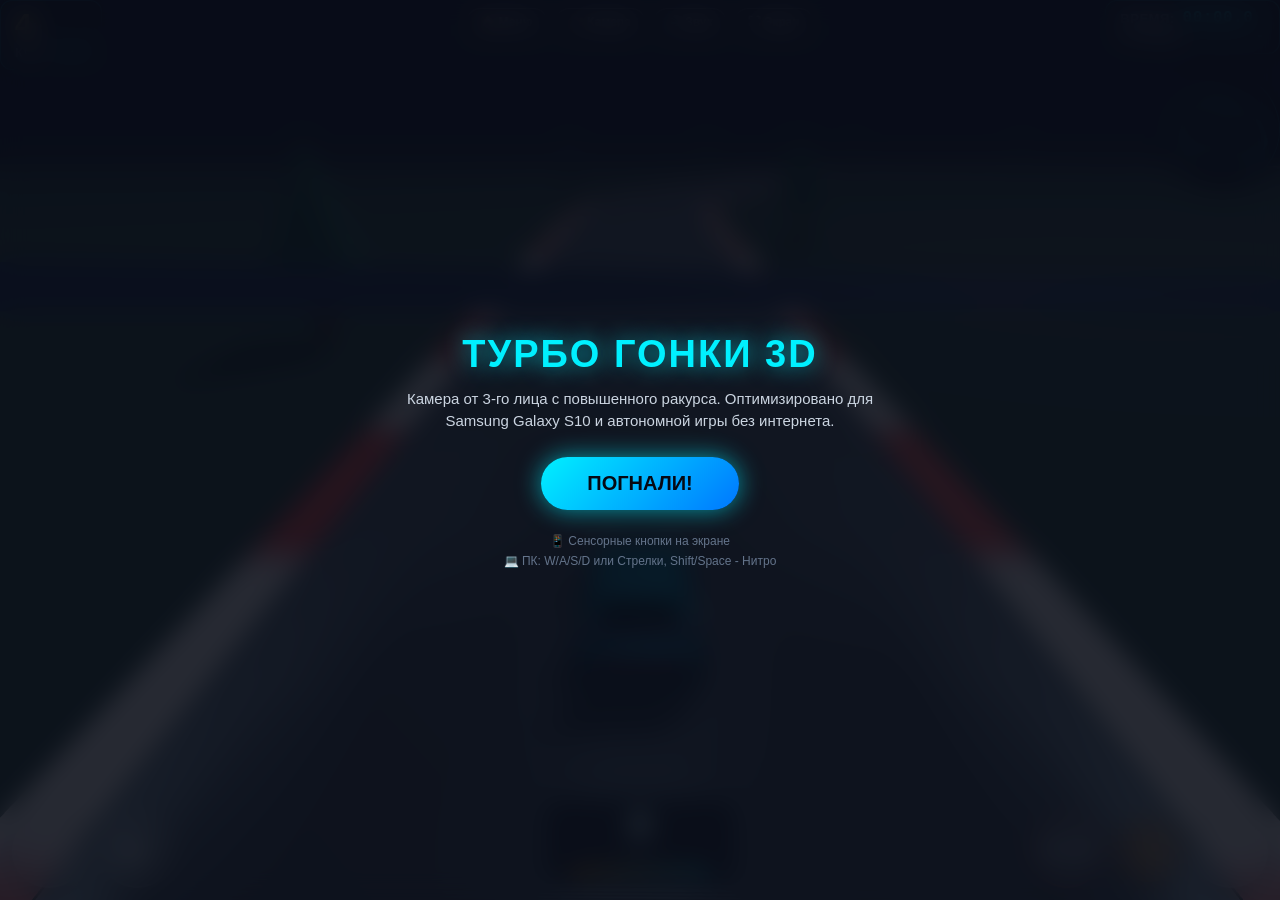
==== racing/index.html @ fe13f36d "Add 3D racing game and shared three.js library" ====
<!DOCTYPE html>
<html lang="ru">
<head>
    <meta charset="UTF-8">
    <meta name="viewport" content="width=device-width, initial-scale=1.0, maximum-scale=1.0, user-scalable=no, viewport-fit=cover">
    <meta name="apple-mobile-web-app-capable" content="yes">
    <meta name="mobile-web-app-capable" content="yes">
    <meta name="theme-color" content="#0b0f19">
    <title>3D Гонки</title>
    <link rel="stylesheet" href="style.css">
</head>
<body>
    <div id="canvas-container"></div>

    <!-- Верхний HUD -->
    <div id="hud-top">
        <div class="hud-panel" id="pos-panel">
            <span class="pos-big" id="ui-pos">1</span><span class="pos-total">/4</span>
            <div class="hud-row" style="margin-top: 4px;">КРУГ <span class="hud-val" id="ui-lap">1/3</span></div>
        </div>

        <div class="hud-panel" id="time-panel">
            <div class="hud-row">ВРЕМЯ: <span class="hud-val" id="ui-time">00:00.0</span></div>
            <div class="hud-row">ЛУЧШИЙ: <span class="hud-val" id="ui-best">--:--.-</span></div>
        </div>
    </div>

    <!-- Кнопки быстрого действия (Меню, Камера, Звук, Экран) -->
    <div id="quick-actions">
        <a href="../index.html" class="small-btn" id="btn-back" style="text-decoration: none; display: inline-flex; align-items: center;" title="В меню">🏠 Меню</a>
        <button class="small-btn" id="btn-cam" title="Переключить камеру">🎥 Камера</button>
        <button class="small-btn" id="btn-sound" title="Вкл/Выкл звук">🔊 Звук</button>
        <button class="small-btn" id="btn-fullscreen" title="На весь экран">⛶ Экран</button>
    </div>

    <!-- Мини-карта -->
    <div id="minimap-container">
        <canvas id="minimap-canvas" width="120" height="120"></canvas>
    </div>

    <!-- Спидометр -->
    <div id="speedometer-panel">
        <div id="speed-number">0</div>
        <div id="speed-unit">КМ/Ч</div>
        <div id="nitro-bar-container">
            <div id="nitro-bar"></div>
        </div>
    </div>

    <!-- Сенсорные кнопки управления (для Galaxy S10 и тачскринов) -->
    <div class="touch-zone" id="touch-left-zone">
        <div class="touch-btn" id="btn-left" data-key="left">◀</div>
        <div class="touch-btn" id="btn-right" data-key="right">▶</div>
    </div>

    <div class="touch-zone" id="touch-right-zone">
        <div class="touch-btn brake-btn" id="btn-brake" data-key="brake">ТОРМОЗ</div>
        <div class="touch-btn nitro-btn" id="btn-nitro" data-key="nitro">⚡</div>
        <div class="touch-btn" id="btn-gas" data-key="gas">ГАЗ</div>
    </div>

    <!-- Центральный баннер оповещений -->
    <div id="center-banner">СТАРТ!</div>

    <!-- Стартовое меню / Пауза -->
    <div id="overlay-screen">
        <h1>ТУРБО ГОНКИ 3D</h1>
        <p>Камера от 3-го лица с повышенного ракурса. Оптимизировано для Samsung Galaxy S10 и автономной игры без интернета.</p>
        <button class="start-btn" id="btn-start">ПОГНАЛИ!</button>
        
        <div class="controls-hint">
            <span>📱 Сенсорные кнопки на экране</span>
            <span>💻 ПК: W/A/S/D или Стрелки, Shift/Space - Нитро</span>
        </div>
    </div>

    <!-- Общая библиотека Three.js из папки ../lib/ -->
    <script src="../lib/three.min.js"></script>
    <script src="game.js"></script>
</body>
</html>
---- racing/style.css ----
* {
    box-sizing: border-box;
    margin: 0;
    padding: 0;
    user-select: none;
    -webkit-user-select: none;
    -webkit-touch-callout: none;
}

html, body {
    width: 100%;
    height: 100%;
    overflow: hidden;
    background-color: #0b0f19;
    font-family: 'Segoe UI', -apple-system, BlinkMacSystemFont, Roboto, sans-serif;
    touch-action: none;
}

#canvas-container {
    position: absolute;
    top: 0;
    left: 0;
    width: 100%;
    height: 100%;
    z-index: 1;
}

/* Верхняя панель HUD */
#hud-top {
    position: absolute;
    top: env(safe-area-inset-top, 12px);
    left: env(safe-area-inset-left, 16px);
    right: env(safe-area-inset-right, 16px);
    z-index: 10;
    display: flex;
    justify-content: space-between;
    align-items: flex-start;
    pointer-events: none;
}

.hud-panel {
    background: rgba(13, 20, 36, 0.8);
    backdrop-filter: blur(8px);
    -webkit-backdrop-filter: blur(8px);
    border: 1px solid rgba(0, 220, 255, 0.25);
    border-radius: 12px;
    padding: 8px 14px;
    color: #fff;
    box-shadow: 0 4px 15px rgba(0, 0, 0, 0.4);
}

.hud-row {
    display: flex;
    align-items: center;
    gap: 8px;
    font-size: 13px;
    font-weight: 600;
    letter-spacing: 0.5px;
    color: #a0aec0;
}

.hud-val {
    color: #00f0ff;
    font-size: 16px;
    font-weight: 800;
    font-family: 'Courier New', monospace;
}

#pos-panel .pos-big {
    font-size: 30px;
    font-weight: 900;
    color: #ffde59;
    line-height: 1;
    display: inline-block;
}

#pos-panel .pos-total {
    font-size: 14px;
    color: #a0aec0;
}

/* Спидометр по центру снизу */
#speedometer-panel {
    position: absolute;
    bottom: calc(env(safe-area-inset-bottom, 12px) + 16px);
    left: 50%;
    transform: translateX(-50%);
    z-index: 10;
    display: flex;
    flex-direction: column;
    align-items: center;
    pointer-events: none;
    background: rgba(13, 20, 36, 0.8);
    backdrop-filter: blur(8px);
    -webkit-backdrop-filter: blur(8px);
    border: 1px solid rgba(0, 240, 255, 0.3);
    border-radius: 16px;
    padding: 8px 24px;
}

#speed-number {
    font-size: 40px;
    font-weight: 900;
    font-family: 'Courier New', monospace;
    color: #ffffff;
    text-shadow: 0 0 12px rgba(0, 240, 255, 0.6);
    line-height: 1;
}

#speed-unit {
    font-size: 11px;
    letter-spacing: 2px;
    color: #718096;
    margin-top: 2px;
    font-weight: 700;
}

#nitro-bar-container {
    width: 140px;
    height: 7px;
    background: rgba(255, 255, 255, 0.15);
    border-radius: 4px;
    margin-top: 6px;
    overflow: hidden;
}

#nitro-bar {
    width: 100%;
    height: 100%;
    background: linear-gradient(90deg, #ff9900, #00f0ff);
    box-shadow: 0 0 8px #00f0ff;
    transition: width 0.08s linear;
}

/* Мини-карта */
#minimap-container {
    position: absolute;
    top: calc(env(safe-area-inset-top, 12px) + 72px);
    right: env(safe-area-inset-right, 16px);
    width: 115px;
    height: 115px;
    background: rgba(13, 20, 36, 0.8);
    backdrop-filter: blur(6px);
    border: 1px solid rgba(0, 240, 255, 0.25);
    border-radius: 50%;
    overflow: hidden;
    z-index: 10;
    pointer-events: none;
    box-shadow: 0 4px 15px rgba(0,0,0,0.5);
}

#minimap-canvas {
    width: 100%;
    height: 100%;
}

/* Сенсорные контроллеры для Galaxy S10 */
.touch-zone {
    position: absolute;
    bottom: calc(env(safe-area-inset-bottom, 12px) + 12px);
    z-index: 20;
    display: flex;
    gap: 14px;
    pointer-events: auto;
}

#touch-left-zone {
    left: calc(env(safe-area-inset-left, 16px) + 12px);
}

#touch-right-zone {
    right: calc(env(safe-area-inset-right, 16px) + 12px);
}

.touch-btn {
    width: 74px;
    height: 74px;
    border-radius: 50%;
    background: rgba(255, 255, 255, 0.12);
    border: 2px solid rgba(255, 255, 255, 0.35);
    display: flex;
    justify-content: center;
    align-items: center;
    color: #ffffff;
    font-size: 24px;
    font-weight: 800;
    backdrop-filter: blur(6px);
    -webkit-backdrop-filter: blur(6px);
    box-shadow: 0 4px 14px rgba(0, 0, 0, 0.4);
    touch-action: none;
    transition: transform 0.08s ease, background 0.08s ease, border-color 0.08s ease;
}

.touch-btn:active, .touch-btn.active {
    transform: scale(0.92);
    background: rgba(0, 240, 255, 0.45);
    border-color: #00f0ff;
    box-shadow: 0 0 20px rgba(0, 240, 255, 0.8);
}

.touch-btn.nitro-btn {
    width: 62px;
    height: 62px;
    border-color: rgba(255, 150, 0, 0.6);
    background: rgba(255, 100, 0, 0.22);
    font-size: 22px;
    align-self: center;
}

.touch-btn.nitro-btn:active, .touch-btn.nitro-btn.active {
    background: rgba(255, 150, 0, 0.55);
    border-color: #ff9900;
    box-shadow: 0 0 22px rgba(255, 150, 0, 0.85);
}

.touch-btn.brake-btn {
    border-color: rgba(255, 60, 60, 0.6);
    font-size: 12px;
    letter-spacing: 0.5px;
}

.touch-btn.brake-btn:active, .touch-btn.brake-btn.active {
    background: rgba(255, 50, 50, 0.5);
    border-color: #ff3333;
    box-shadow: 0 0 20px rgba(255, 50, 50, 0.8);
}

/* Кнопки быстрого действия (Камера, Звук, Экран) */
#quick-actions {
    position: absolute;
    top: calc(env(safe-area-inset-top, 12px) + 8px);
    left: 50%;
    transform: translateX(-50%);
    z-index: 25;
    display: flex;
    gap: 8px;
}

.small-btn {
    background: rgba(13, 20, 36, 0.8);
    border: 1px solid rgba(255, 255, 255, 0.25);
    color: #eee;
    padding: 6px 13px;
    border-radius: 20px;
    font-size: 12px;
    font-weight: 600;
    cursor: pointer;
    backdrop-filter: blur(6px);
    pointer-events: auto;
    transition: all 0.15s ease;
}

.small-btn:active {
    background: #00f0ff;
    color: #0b0f19;
}

/* Оверлей старта и финиша */
#overlay-screen {
    position: absolute;
    top: 0;
    left: 0;
    width: 100%;
    height: 100%;
    background: rgba(8, 12, 22, 0.88);
    backdrop-filter: blur(12px);
    -webkit-backdrop-filter: blur(12px);
    z-index: 50;
    display: flex;
    flex-direction: column;
    justify-content: center;
    align-items: center;
    color: #fff;
    text-align: center;
    padding: 20px;
}

#overlay-screen.hidden {
    display: none;
}

#overlay-screen h1 {
    font-size: 38px;
    font-weight: 900;
    letter-spacing: 2px;
    color: #00f0ff;
    text-shadow: 0 0 22px rgba(0, 240, 255, 0.7);
    margin-bottom: 12px;
}

#overlay-screen p {
    font-size: 15px;
    color: #cbd5e1;
    max-width: 480px;
    line-height: 1.5;
    margin-bottom: 24px;
}

.start-btn {
    background: linear-gradient(135deg, #00f0ff, #0077ff);
    color: #060913;
    font-size: 20px;
    font-weight: 800;
    padding: 15px 46px;
    border: none;
    border-radius: 30px;
    cursor: pointer;
    box-shadow: 0 0 25px rgba(0, 240, 255, 0.6);
    transition: transform 0.1s ease, box-shadow 0.1s ease;
}

.start-btn:active {
    transform: scale(0.95);
    box-shadow: 0 0 15px rgba(0, 240, 255, 0.9);
}

.controls-hint {
    margin-top: 24px;
    font-size: 12px;
    color: #64748b;
    display: flex;
    flex-direction: column;
    gap: 6px;
    align-items: center;
}

/* Оповещения по центру */
#center-banner {
    position: absolute;
    top: 35%;
    left: 50%;
    transform: translate(-50%, -50%);
    font-size: 36px;
    font-weight: 900;
    color: #ffde59;
    text-shadow: 0 0 20px rgba(255, 222, 89, 0.8), 0 4px 10px rgba(0,0,0,0.8);
    pointer-events: none;
    z-index: 30;
    opacity: 0;
    transition: opacity 0.3s ease, transform 0.3s ease;
    white-space: nowrap;
}

#center-banner.show {
    opacity: 1;
    transform: translate(-50%, -50%) scale(1.08);
}

/* Адаптивность для портретной ориентации (если телефон держат вертикально) */
@media (orientation: portrait) {
    #minimap-container {
        top: calc(env(safe-area-inset-top, 12px) + 85px);
        width: 90px;
        height: 90px;
    }

    #speedometer-panel {
        bottom: calc(env(safe-area-inset-bottom, 12px) + 95px);
    }

    .touch-zone {
        bottom: calc(env(safe-area-inset-bottom, 12px) + 12px);
    }

    .touch-btn {
        width: 64px;
        height: 64px;
        font-size: 20px;
    }

    .touch-btn.nitro-btn {
        width: 54px;
        height: 54px;
    }
}
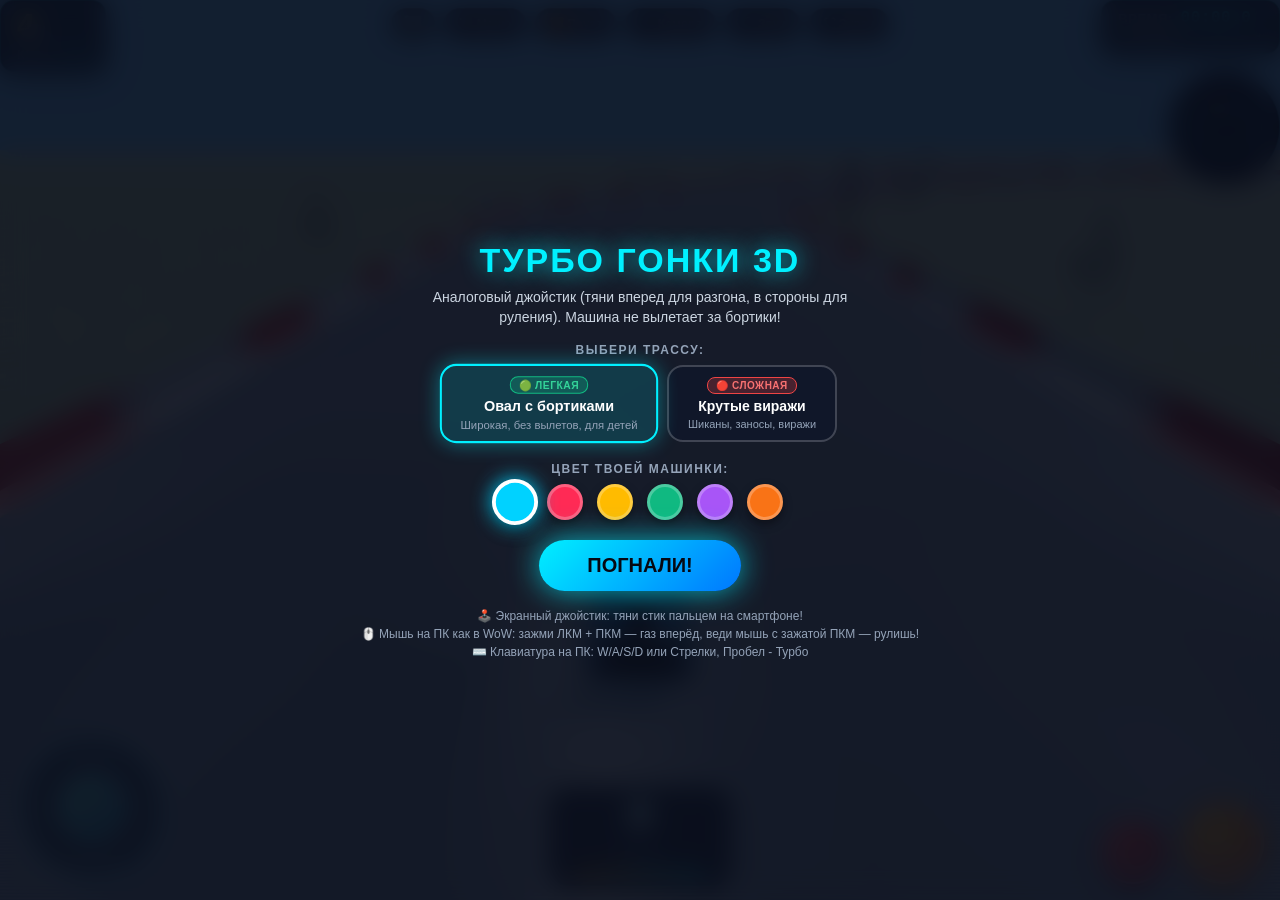
==== commit 3b7372f6: "new version" ====
--- a/racing/index.html
+++ b/racing/index.html
@@ -5,12 +5,17 @@
     <meta name="viewport" content="width=device-width, initial-scale=1.0, maximum-scale=1.0, user-scalable=no, viewport-fit=cover">
     <meta name="apple-mobile-web-app-capable" content="yes">
     <meta name="mobile-web-app-capable" content="yes">
-    <meta name="theme-color" content="#0b0f19">
+    <meta name="theme-color" content="#080d1a">
     <title>3D Гонки</title>
     <link rel="stylesheet" href="style.css">
 </head>
 <body>
     <div id="canvas-container"></div>
+
+    <!-- Подсказка переворота в альбомную ориентацию -->
+    <div id="portrait-rotate-notice">
+        <span>🔄</span> Поверни экран горизонтально!
+    </div>
 
     <!-- Верхний HUD -->
     <div id="hud-top">
@@ -25,9 +30,11 @@
         </div>
     </div>
 
-    <!-- Кнопки быстрого действия (Меню, Камера, Звук, Экран) -->
+    <!-- Кнопки быстрого действия (Назад к играм, Меню трасс, Пауза, Камера, Звук, Экран) -->
     <div id="quick-actions">
-        <a href="../index.html" class="small-btn" id="btn-back" style="text-decoration: none; display: inline-flex; align-items: center;" title="В меню">🏠 Меню</a>
+        <a href="../index.html" class="small-btn" id="btn-exit-games" style="text-decoration: none; display: inline-flex; align-items: center; justify-content: center; padding: 6px 12px; font-size: 15px;" title="К другим играм">⬅️</a>
+        <button class="small-btn" id="btn-track-menu" title="Выбор трассы">🏁 Меню</button>
+        <button class="small-btn" id="btn-pause" title="Пауза">⏸️ Пауза</button>
         <button class="small-btn" id="btn-cam" title="Переключить камеру">🎥 Камера</button>
         <button class="small-btn" id="btn-sound" title="Вкл/Выкл звук">🔊 Звук</button>
         <button class="small-btn" id="btn-fullscreen" title="На весь экран">⛶ Экран</button>
@@ -35,28 +42,40 @@
 
     <!-- Мини-карта -->
     <div id="minimap-container">
-        <canvas id="minimap-canvas" width="120" height="120"></canvas>
+        <canvas id="minimap-canvas" width="110" height="110"></canvas>
     </div>
 
     <!-- Спидометр -->
     <div id="speedometer-panel">
         <div id="speed-number">0</div>
         <div id="speed-unit">КМ/Ч</div>
+        <div id="nitro-label" style="font-size: 8px; color: #38bdf8; letter-spacing: 1px; font-weight: 700; margin-top: 3px;">⚡ НИТРО</div>
         <div id="nitro-bar-container">
             <div id="nitro-bar"></div>
         </div>
     </div>
 
-    <!-- Сенсорные кнопки управления (для Galaxy S10 и тачскринов) -->
-    <div class="touch-zone" id="touch-left-zone">
-        <div class="touch-btn" id="btn-left" data-key="left">◀</div>
-        <div class="touch-btn" id="btn-right" data-key="right">▶</div>
+    <!-- ВИРТУАЛЬНЫЙ АНАЛОГОВЫЙ ДЖОЙСТИК -->
+    <div id="joystick-zone">
+        <div id="joystick-base">
+            <span class="joy-hint joy-hint-up">ГАЗ ▲</span>
+            <span class="joy-hint joy-hint-down">▼ НАЗАД</span>
+            <span class="joy-hint joy-hint-left">◄</span>
+            <span class="joy-hint joy-hint-right">►</span>
+            <div id="joystick-knob"></div>
+        </div>
     </div>
 
-    <div class="touch-zone" id="touch-right-zone">
-        <div class="touch-btn brake-btn" id="btn-brake" data-key="brake">ТОРМОЗ</div>
-        <div class="touch-btn nitro-btn" id="btn-nitro" data-key="nitro">⚡</div>
-        <div class="touch-btn" id="btn-gas" data-key="gas">ГАЗ</div>
+    <!-- ПРАВЫЕ КНОПКИ ДЕЙСТВИЯ (ТУРБО И ТОРМОЗ) -->
+    <div id="right-actions-zone">
+        <div class="action-btn" id="btn-brake">
+            🛑
+            <span class="btn-label">СТОП</span>
+        </div>
+        <div class="action-btn" id="btn-nitro">
+            ⚡
+            <span class="btn-label">ТУРБО</span>
+        </div>
     </div>
 
     <!-- Центральный баннер оповещений -->
@@ -65,17 +84,64 @@
     <!-- Стартовое меню / Пауза -->
     <div id="overlay-screen">
         <h1>ТУРБО ГОНКИ 3D</h1>
-        <p>Камера от 3-го лица с повышенного ракурса. Оптимизировано для Samsung Galaxy S10 и автономной игры без интернета.</p>
+        <p>Аналоговый джойстик (тяни вперед для разгона, в стороны для руления). Машина не вылетает за бортики!</p>
+
+        <!-- Выбор трассы -->
+        <div class="track-select-container">
+            <div class="track-select-title">ВЫБЕРИ ТРАССУ:</div>
+            <div class="track-buttons">
+                <button class="track-btn active" id="btn-track-1" data-track="0">
+                    <span class="track-badge easy">🟢 ЛЕГКАЯ</span>
+                    <span class="track-name">Овал с бортиками</span>
+                    <span class="track-desc">Широкая, без вылетов, для детей</span>
+                </button>
+                <button class="track-btn" id="btn-track-2" data-track="1">
+                    <span class="track-badge hard">🔴 СЛОЖНАЯ</span>
+                    <span class="track-name">Крутые виражи</span>
+                    <span class="track-desc">Шиканы, заносы, виражи</span>
+                </button>
+            </div>
+        </div>
+
+        <!-- Выбор цвета машинки игрока -->
+        <div class="color-select-container">
+            <div class="color-select-title">ЦВЕТ ТВОЕЙ МАШИНКИ:</div>
+            <div class="color-buttons">
+                <button class="color-btn active" data-hue="0" data-hex="#00d2ff" style="--c: #00d2ff;" title="Синий"></button>
+                <button class="color-btn" data-hue="2.27" data-hex="#ff2a55" style="--c: #ff2a55;" title="Красный"></button>
+                <button class="color-btn" data-hue="3.55" data-hex="#ffbb00" style="--c: #ffbb00;" title="Золотой"></button>
+                <button class="color-btn" data-hue="4.54" data-hex="#10b981" style="--c: #10b981;" title="Зелёный"></button>
+                <button class="color-btn" data-hue="5.40" data-hex="#a855f7" style="--c: #a855f7;" title="Фиолетовый"></button>
+                <button class="color-btn" data-hue="2.80" data-hex="#f97316" style="--c: #f97316;" title="Оранжевый"></button>
+            </div>
+        </div>
+
         <button class="start-btn" id="btn-start">ПОГНАЛИ!</button>
         
         <div class="controls-hint">
-            <span>📱 Сенсорные кнопки на экране</span>
-            <span>💻 ПК: W/A/S/D или Стрелки, Shift/Space - Нитро</span>
+            <span>🕹️ Экранный джойстик: тяни стик пальцем на смартфоне!</span>
+            <span>🖱️ Мышь на ПК как в WoW: зажми ЛКМ + ПКМ — газ вперёд, веди мышь с зажатой ПКМ — рулишь!</span>
+            <span>⌨️ Клавиатура на ПК: W/A/S/D или Стрелки, Пробел - Турбо</span>
         </div>
     </div>
 
-    <!-- Общая библиотека Three.js из папки ../lib/ -->
+    <!-- Модальное окно паузы -->
+    <div id="pause-screen" class="hidden">
+        <h2>⏸️ ИГРА НА ПАУЗЕ</h2>
+        <div class="pause-buttons">
+            <button class="start-btn" id="btn-resume">▶️ ПРОДОЛЖИТЬ</button>
+            <button class="menu-action-btn" id="btn-restart-pause">🔄 НАЧАТЬ ЗАНОВО</button>
+            <button class="menu-action-btn" id="btn-track-menu-pause">🏁 ВЫБОР ТРАССЫ</button>
+            <a href="../index.html" class="menu-action-btn" style="text-decoration: none; display: flex; justify-content: center; align-items: center;">⬅️ К ДРУГИМ ИГРАМ</a>
+        </div>
+    </div>
+
+    <!-- Библиотеки Three.js и загрузчик 3D-моделей GLTF -->
     <script src="../lib/three.min.js"></script>
+    <script src="../lib/GLTFLoader.js"></script>
+    <script src="car_model.js"></script>
+    <script src="grass_texture.js"></script>
+    <script src="pine_model.js"></script>
     <script src="game.js"></script>
 </body>
 </html>
--- a/racing/style.css
+++ b/racing/style.css
@@ -11,7 +11,7 @@
     width: 100%;
     height: 100%;
     overflow: hidden;
-    background-color: #0b0f19;
+    background-color: #080d1a;
     font-family: 'Segoe UI', -apple-system, BlinkMacSystemFont, Roboto, sans-serif;
     touch-action: none;
 }
@@ -39,14 +39,14 @@
 }
 
 .hud-panel {
-    background: rgba(13, 20, 36, 0.8);
-    backdrop-filter: blur(8px);
-    -webkit-backdrop-filter: blur(8px);
-    border: 1px solid rgba(0, 220, 255, 0.25);
-    border-radius: 12px;
-    padding: 8px 14px;
+    background: rgba(10, 16, 32, 0.82);
+    backdrop-filter: blur(10px);
+    -webkit-backdrop-filter: blur(10px);
+    border: 1px solid rgba(0, 240, 255, 0.3);
+    border-radius: 14px;
+    padding: 8px 16px;
     color: #fff;
-    box-shadow: 0 4px 15px rgba(0, 0, 0, 0.4);
+    box-shadow: 0 4px 20px rgba(0, 0, 0, 0.5);
 }
 
 .hud-row {
@@ -54,9 +54,9 @@
     align-items: center;
     gap: 8px;
     font-size: 13px;
-    font-weight: 600;
+    font-weight: 700;
     letter-spacing: 0.5px;
-    color: #a0aec0;
+    color: #94a3b8;
 }
 
 .hud-val {
@@ -67,22 +67,23 @@
 }
 
 #pos-panel .pos-big {
-    font-size: 30px;
+    font-size: 32px;
     font-weight: 900;
     color: #ffde59;
     line-height: 1;
     display: inline-block;
+    text-shadow: 0 0 10px rgba(255, 222, 89, 0.5);
 }
 
 #pos-panel .pos-total {
     font-size: 14px;
-    color: #a0aec0;
+    color: #94a3b8;
 }
 
 /* Спидометр по центру снизу */
 #speedometer-panel {
     position: absolute;
-    bottom: calc(env(safe-area-inset-bottom, 12px) + 16px);
+    bottom: calc(env(safe-area-inset-bottom, 12px) + 14px);
     left: 50%;
     transform: translateX(-50%);
     z-index: 10;
@@ -90,33 +91,34 @@
     flex-direction: column;
     align-items: center;
     pointer-events: none;
-    background: rgba(13, 20, 36, 0.8);
-    backdrop-filter: blur(8px);
-    -webkit-backdrop-filter: blur(8px);
-    border: 1px solid rgba(0, 240, 255, 0.3);
-    border-radius: 16px;
+    background: rgba(10, 16, 32, 0.85);
+    backdrop-filter: blur(10px);
+    -webkit-backdrop-filter: blur(10px);
+    border: 1px solid rgba(0, 240, 255, 0.35);
+    border-radius: 18px;
     padding: 8px 24px;
+    box-shadow: 0 4px 20px rgba(0, 0, 0, 0.5);
 }
 
 #speed-number {
-    font-size: 40px;
+    font-size: 42px;
     font-weight: 900;
     font-family: 'Courier New', monospace;
     color: #ffffff;
-    text-shadow: 0 0 12px rgba(0, 240, 255, 0.6);
+    text-shadow: 0 0 14px rgba(0, 240, 255, 0.7);
     line-height: 1;
 }
 
 #speed-unit {
     font-size: 11px;
     letter-spacing: 2px;
-    color: #718096;
+    color: #64748b;
     margin-top: 2px;
-    font-weight: 700;
+    font-weight: 800;
 }
 
 #nitro-bar-container {
-    width: 140px;
+    width: 130px;
     height: 7px;
     background: rgba(255, 255, 255, 0.15);
     border-radius: 4px;
@@ -128,7 +130,7 @@
     width: 100%;
     height: 100%;
     background: linear-gradient(90deg, #ff9900, #00f0ff);
-    box-shadow: 0 0 8px #00f0ff;
+    box-shadow: 0 0 10px #00f0ff;
     transition: width 0.08s linear;
 }
 
@@ -137,11 +139,11 @@
     position: absolute;
     top: calc(env(safe-area-inset-top, 12px) + 72px);
     right: env(safe-area-inset-right, 16px);
-    width: 115px;
-    height: 115px;
-    background: rgba(13, 20, 36, 0.8);
-    backdrop-filter: blur(6px);
-    border: 1px solid rgba(0, 240, 255, 0.25);
+    width: 110px;
+    height: 110px;
+    background: rgba(10, 16, 32, 0.85);
+    backdrop-filter: blur(8px);
+    border: 1px solid rgba(0, 240, 255, 0.3);
     border-radius: 50%;
     overflow: hidden;
     z-index: 10;
@@ -154,78 +156,144 @@
     height: 100%;
 }
 
-/* Сенсорные контроллеры для Galaxy S10 */
-.touch-zone {
+/* --- ВИРТУАЛЬНЫЙ АНАЛОГОВЫЙ ДЖОЙСТИК --- */
+#joystick-zone {
     position: absolute;
     bottom: calc(env(safe-area-inset-bottom, 12px) + 12px);
-    z-index: 20;
-    display: flex;
-    gap: 14px;
+    left: calc(env(safe-area-inset-left, 16px) + 12px);
+    width: 160px;
+    height: 160px;
+    z-index: 25;
     pointer-events: auto;
-}
-
-#touch-left-zone {
-    left: calc(env(safe-area-inset-left, 16px) + 12px);
-}
-
-#touch-right-zone {
-    right: calc(env(safe-area-inset-right, 16px) + 12px);
-}
-
-.touch-btn {
-    width: 74px;
-    height: 74px;
+    touch-action: none;
+    display: flex;
+    justify-content: center;
+    align-items: center;
+}
+
+#joystick-base {
+    position: relative;
+    width: 136px;
+    height: 136px;
     border-radius: 50%;
-    background: rgba(255, 255, 255, 0.12);
-    border: 2px solid rgba(255, 255, 255, 0.35);
-    display: flex;
+    background: radial-gradient(circle, rgba(0, 240, 255, 0.12) 0%, rgba(13, 22, 44, 0.75) 70%);
+    border: 2px solid rgba(0, 240, 255, 0.5);
+    box-shadow: 0 0 25px rgba(0, 240, 255, 0.25), inset 0 0 15px rgba(0, 240, 255, 0.15);
+    backdrop-filter: blur(8px);
+    -webkit-backdrop-filter: blur(8px);
+    display: flex;
+    justify-content: center;
+    align-items: center;
+}
+
+.joy-hint {
+    position: absolute;
+    font-size: 11px;
+    font-weight: 800;
+    color: rgba(255, 255, 255, 0.5);
+    letter-spacing: 0.5px;
+    pointer-events: none;
+}
+.joy-hint-up { top: 6px; }
+.joy-hint-down { bottom: 6px; }
+.joy-hint-left { left: 8px; }
+.joy-hint-right { right: 8px; }
+
+#joystick-knob {
+    width: 58px;
+    height: 58px;
+    border-radius: 50%;
+    background: radial-gradient(circle at 35% 35%, #5eead4, #0284c7);
+    border: 2px solid #ffffff;
+    box-shadow: 0 4px 15px rgba(0, 0, 0, 0.6), 0 0 18px rgba(0, 240, 255, 0.8);
+    position: absolute;
+    top: calc(50% - 29px);
+    left: calc(50% - 29px);
+    transform: translate(0, 0);
+    pointer-events: none;
+    transition: transform 0.05s ease-out;
+}
+
+#joystick-knob::after {
+    content: "🕹️";
+    display: flex;
+    justify-content: center;
+    align-items: center;
+    height: 100%;
+    font-size: 20px;
+}
+
+/* --- ПРАВАЯ ЗОНА УПРАВЛЕНИЯ: НИТРО И ТОРМОЗ --- */
+#right-actions-zone {
+    position: absolute;
+    bottom: calc(env(safe-area-inset-bottom, 12px) + 16px);
+    right: calc(env(safe-area-inset-right, 16px) + 16px);
+    z-index: 25;
+    display: flex;
+    align-items: flex-end;
+    gap: 16px;
+    pointer-events: auto;
+}
+
+.action-btn {
+    border-radius: 50%;
+    display: flex;
+    flex-direction: column;
     justify-content: center;
     align-items: center;
     color: #ffffff;
-    font-size: 24px;
-    font-weight: 800;
-    backdrop-filter: blur(6px);
-    -webkit-backdrop-filter: blur(6px);
-    box-shadow: 0 4px 14px rgba(0, 0, 0, 0.4);
+    font-weight: 900;
+    cursor: pointer;
     touch-action: none;
-    transition: transform 0.08s ease, background 0.08s ease, border-color 0.08s ease;
-}
-
-.touch-btn:active, .touch-btn.active {
+    backdrop-filter: blur(8px);
+    -webkit-backdrop-filter: blur(8px);
+    transition: transform 0.08s ease, box-shadow 0.08s ease;
+}
+
+.action-btn:active, .action-btn.active {
     transform: scale(0.92);
-    background: rgba(0, 240, 255, 0.45);
-    border-color: #00f0ff;
-    box-shadow: 0 0 20px rgba(0, 240, 255, 0.8);
-}
-
-.touch-btn.nitro-btn {
-    width: 62px;
-    height: 62px;
-    border-color: rgba(255, 150, 0, 0.6);
-    background: rgba(255, 100, 0, 0.22);
-    font-size: 22px;
-    align-self: center;
-}
-
-.touch-btn.nitro-btn:active, .touch-btn.nitro-btn.active {
-    background: rgba(255, 150, 0, 0.55);
-    border-color: #ff9900;
-    box-shadow: 0 0 22px rgba(255, 150, 0, 0.85);
-}
-
-.touch-btn.brake-btn {
-    border-color: rgba(255, 60, 60, 0.6);
-    font-size: 12px;
+}
+
+#btn-nitro {
+    width: 82px;
+    height: 82px;
+    background: radial-gradient(circle at 35% 30%, #ffbe3b, #ea580c);
+    border: 3px solid #ffedd5;
+    box-shadow: 0 4px 20px rgba(0, 0, 0, 0.5), 0 0 25px rgba(255, 140, 0, 0.7);
+    font-size: 28px;
+}
+
+#btn-nitro .btn-label {
+    font-size: 11px;
+    letter-spacing: 1px;
+    margin-top: -2px;
+    text-shadow: 0 1px 3px rgba(0,0,0,0.8);
+}
+
+#btn-nitro:active, #btn-nitro.active {
+    box-shadow: 0 0 35px rgba(255, 150, 0, 1.0);
+}
+
+#btn-brake {
+    width: 66px;
+    height: 66px;
+    background: radial-gradient(circle at 35% 30%, #f87171, #b91c1c);
+    border: 2px solid #fee2e2;
+    box-shadow: 0 4px 15px rgba(0, 0, 0, 0.5), 0 0 15px rgba(239, 68, 68, 0.5);
+    font-size: 18px;
+}
+
+#btn-brake .btn-label {
+    font-size: 10px;
     letter-spacing: 0.5px;
-}
-
-.touch-btn.brake-btn:active, .touch-btn.brake-btn.active {
-    background: rgba(255, 50, 50, 0.5);
-    border-color: #ff3333;
-    box-shadow: 0 0 20px rgba(255, 50, 50, 0.8);
-}
-
-/* Кнопки быстрого действия (Камера, Звук, Экран) */
+    text-shadow: 0 1px 3px rgba(0,0,0,0.8);
+}
+
+#btn-brake:active, #btn-brake.active {
+    box-shadow: 0 0 25px rgba(239, 68, 68, 0.9);
+}
+
+/* Кнопки быстрого действия (Меню, Камера, Звук, Экран) */
 #quick-actions {
     position: absolute;
     top: calc(env(safe-area-inset-top, 12px) + 8px);
@@ -237,22 +305,24 @@
 }
 
 .small-btn {
-    background: rgba(13, 20, 36, 0.8);
+    background: rgba(10, 16, 32, 0.85);
     border: 1px solid rgba(255, 255, 255, 0.25);
-    color: #eee;
-    padding: 6px 13px;
+    color: #f1f5f9;
+    padding: 7px 14px;
     border-radius: 20px;
     font-size: 12px;
-    font-weight: 600;
+    font-weight: 700;
     cursor: pointer;
     backdrop-filter: blur(6px);
     pointer-events: auto;
     transition: all 0.15s ease;
+    text-shadow: 0 1px 2px rgba(0,0,0,0.5);
 }
 
 .small-btn:active {
     background: #00f0ff;
-    color: #0b0f19;
+    color: #080d1a;
+    border-color: #00f0ff;
 }
 
 /* Оверлей старта и финиша */
@@ -262,7 +332,7 @@
     left: 0;
     width: 100%;
     height: 100%;
-    background: rgba(8, 12, 22, 0.88);
+    background: rgba(8, 13, 26, 0.9);
     backdrop-filter: blur(12px);
     -webkit-backdrop-filter: blur(12px);
     z-index: 50;
@@ -272,7 +342,8 @@
     align-items: center;
     color: #fff;
     text-align: center;
-    padding: 20px;
+    padding: 16px;
+    overflow-y: auto;
 }
 
 #overlay-screen.hidden {
@@ -280,32 +351,150 @@
 }
 
 #overlay-screen h1 {
-    font-size: 38px;
+    font-size: 34px;
     font-weight: 900;
     letter-spacing: 2px;
     color: #00f0ff;
-    text-shadow: 0 0 22px rgba(0, 240, 255, 0.7);
-    margin-bottom: 12px;
+    text-shadow: 0 0 22px rgba(0, 240, 255, 0.8);
+    margin-bottom: 8px;
 }
 
 #overlay-screen p {
-    font-size: 15px;
+    font-size: 14px;
     color: #cbd5e1;
     max-width: 480px;
-    line-height: 1.5;
-    margin-bottom: 24px;
+    line-height: 1.4;
+    margin-bottom: 16px;
+}
+
+/* Выбор трассы */
+.track-select-container {
+    margin-bottom: 20px;
+    display: flex;
+    flex-direction: column;
+    align-items: center;
+    gap: 8px;
+}
+
+.track-select-title {
+    font-size: 12px;
+    letter-spacing: 1.5px;
+    color: #94a3b8;
+    font-weight: 800;
+}
+
+.track-buttons {
+    display: flex;
+    gap: 12px;
+    flex-wrap: wrap;
+    justify-content: center;
+}
+
+.track-btn {
+    background: rgba(15, 23, 42, 0.8);
+    border: 2px solid rgba(255, 255, 255, 0.2);
+    border-radius: 16px;
+    padding: 10px 18px;
+    color: #fff;
+    cursor: pointer;
+    display: flex;
+    flex-direction: column;
+    align-items: center;
+    gap: 4px;
+    transition: all 0.15s ease;
+    min-width: 170px;
+}
+
+.track-btn.active {
+    border-color: #00f0ff;
+    background: rgba(0, 240, 255, 0.15);
+    box-shadow: 0 0 20px rgba(0, 240, 255, 0.4);
+    transform: scale(1.03);
+}
+
+.track-badge {
+    font-size: 10px;
+    font-weight: 900;
+    padding: 2px 8px;
+    border-radius: 8px;
+    letter-spacing: 0.5px;
+}
+.track-badge.easy {
+    background: rgba(16, 185, 129, 0.25);
+    color: #34d399;
+    border: 1px solid #10b981;
+}
+.track-badge.hard {
+    background: rgba(239, 68, 68, 0.25);
+    color: #f87171;
+    border: 1px solid #ef4444;
+}
+
+.track-name {
+    font-size: 14px;
+    font-weight: 800;
+}
+
+.track-desc {
+    font-size: 11px;
+    color: #94a3b8;
+}
+
+/* Выбор цвета машинки игрока */
+.color-select-container {
+    margin-bottom: 20px;
+    display: flex;
+    flex-direction: column;
+    align-items: center;
+    gap: 8px;
+}
+
+.color-select-title {
+    font-size: 12px;
+    letter-spacing: 1.5px;
+    color: #94a3b8;
+    font-weight: 800;
+}
+
+.color-buttons {
+    display: flex;
+    gap: 14px;
+    justify-content: center;
+    align-items: center;
+}
+
+.color-btn {
+    width: 36px;
+    height: 36px;
+    border-radius: 50%;
+    background-color: var(--c);
+    border: 3px solid rgba(255, 255, 255, 0.25);
+    cursor: pointer;
+    outline: none;
+    transition: all 0.15s ease;
+    box-shadow: 0 4px 10px rgba(0, 0, 0, 0.4);
+}
+
+.color-btn:hover {
+    transform: scale(1.15);
+}
+
+.color-btn.active {
+    border-color: #ffffff;
+    transform: scale(1.28);
+    box-shadow: 0 0 16px var(--c), 0 4px 12px rgba(0, 0, 0, 0.6);
 }
 
 .start-btn {
     background: linear-gradient(135deg, #00f0ff, #0077ff);
     color: #060913;
     font-size: 20px;
-    font-weight: 800;
-    padding: 15px 46px;
+    font-weight: 900;
+    padding: 14px 48px;
     border: none;
     border-radius: 30px;
     cursor: pointer;
-    box-shadow: 0 0 25px rgba(0, 240, 255, 0.6);
+    box-shadow: 0 0 30px rgba(0, 240, 255, 0.7);
     transition: transform 0.1s ease, box-shadow 0.1s ease;
 }
 
@@ -315,12 +504,12 @@
 }
 
 .controls-hint {
-    margin-top: 24px;
+    margin-top: 18px;
     font-size: 12px;
-    color: #64748b;
-    display: flex;
-    flex-direction: column;
-    gap: 6px;
+    color: #94a3b8;
+    display: flex;
+    flex-direction: column;
+    gap: 4px;
     align-items: center;
 }
 
@@ -330,7 +519,7 @@
     top: 35%;
     left: 50%;
     transform: translate(-50%, -50%);
-    font-size: 36px;
+    font-size: 38px;
     font-weight: 900;
     color: #ffde59;
     text-shadow: 0 0 20px rgba(255, 222, 89, 0.8), 0 4px 10px rgba(0,0,0,0.8);
@@ -346,30 +535,133 @@
     transform: translate(-50%, -50%) scale(1.08);
 }
 
-/* Адаптивность для портретной ориентации (если телефон держат вертикально) */
+/* Окно паузы */
+#pause-screen {
+    position: absolute;
+    top: 0;
+    left: 0;
+    width: 100%;
+    height: 100%;
+    background: rgba(8, 13, 26, 0.9);
+    backdrop-filter: blur(12px);
+    -webkit-backdrop-filter: blur(12px);
+    z-index: 55;
+    display: flex;
+    flex-direction: column;
+    justify-content: center;
+    align-items: center;
+    color: #fff;
+    text-align: center;
+    padding: 20px;
+}
+
+#pause-screen.hidden {
+    display: none;
+}
+
+#pause-screen h2 {
+    font-size: 34px;
+    font-weight: 900;
+    letter-spacing: 2px;
+    color: #ffde59;
+    text-shadow: 0 0 20px rgba(255, 222, 89, 0.7);
+    margin-bottom: 24px;
+}
+
+.pause-buttons {
+    display: flex;
+    flex-direction: column;
+    gap: 14px;
+    width: 260px;
+    max-width: 90%;
+}
+
+.menu-action-btn {
+    background: rgba(30, 41, 59, 0.85);
+    border: 1px solid rgba(255, 255, 255, 0.25);
+    color: #f8fafc;
+    font-size: 16px;
+    font-weight: 800;
+    padding: 14px 24px;
+    border-radius: 30px;
+    cursor: pointer;
+    transition: all 0.15s ease;
+}
+
+.menu-action-btn:active {
+    background: #00f0ff;
+    color: #080d1a;
+    transform: scale(0.96);
+}
+
+/* Подсказка повернуть экран в вертикальном режиме */
+#portrait-rotate-notice {
+    display: none;
+}
+
 @media (orientation: portrait) {
+    #portrait-rotate-notice {
+        display: flex;
+        position: absolute;
+        top: calc(env(safe-area-inset-top, 12px) + 55px);
+        left: 50%;
+        transform: translateX(-50%);
+        background: rgba(13, 20, 36, 0.9);
+        border: 1px solid rgba(0, 240, 255, 0.4);
+        border-radius: 20px;
+        padding: 6px 16px;
+        color: #ffde59;
+        font-size: 12px;
+        font-weight: 800;
+        z-index: 40;
+        align-items: center;
+        gap: 8px;
+        box-shadow: 0 4px 15px rgba(0,0,0,0.6);
+        pointer-events: none;
+        animation: pulseRotate 2s infinite ease-in-out;
+    }
+
+    @keyframes pulseRotate {
+        0%, 100% { transform: translateX(-50%) scale(1); }
+        50% { transform: translateX(-50%) scale(1.05); }
+    }
+
     #minimap-container {
-        top: calc(env(safe-area-inset-top, 12px) + 85px);
-        width: 90px;
-        height: 90px;
+        top: calc(env(safe-area-inset-top, 12px) + 95px);
+        width: 85px;
+        height: 85px;
     }
 
     #speedometer-panel {
-        bottom: calc(env(safe-area-inset-bottom, 12px) + 95px);
-    }
-
-    .touch-zone {
+        bottom: calc(env(safe-area-inset-bottom, 12px) + 160px);
+    }
+
+    #joystick-zone {
         bottom: calc(env(safe-area-inset-bottom, 12px) + 12px);
-    }
-
-    .touch-btn {
-        width: 64px;
-        height: 64px;
-        font-size: 20px;
-    }
-
-    .touch-btn.nitro-btn {
-        width: 54px;
-        height: 54px;
-    }
-}
+        left: 10px;
+        width: 140px;
+        height: 140px;
+    }
+
+    #joystick-base {
+        width: 120px;
+        height: 120px;
+    }
+
+    #right-actions-zone {
+        bottom: calc(env(safe-area-inset-bottom, 12px) + 14px);
+        right: 10px;
+        gap: 12px;
+    }
+
+    #btn-nitro {
+        width: 70px;
+        height: 70px;
+        font-size: 24px;
+    }
+
+    #btn-brake {
+        width: 56px;
+        height: 56px;
+    }
+}
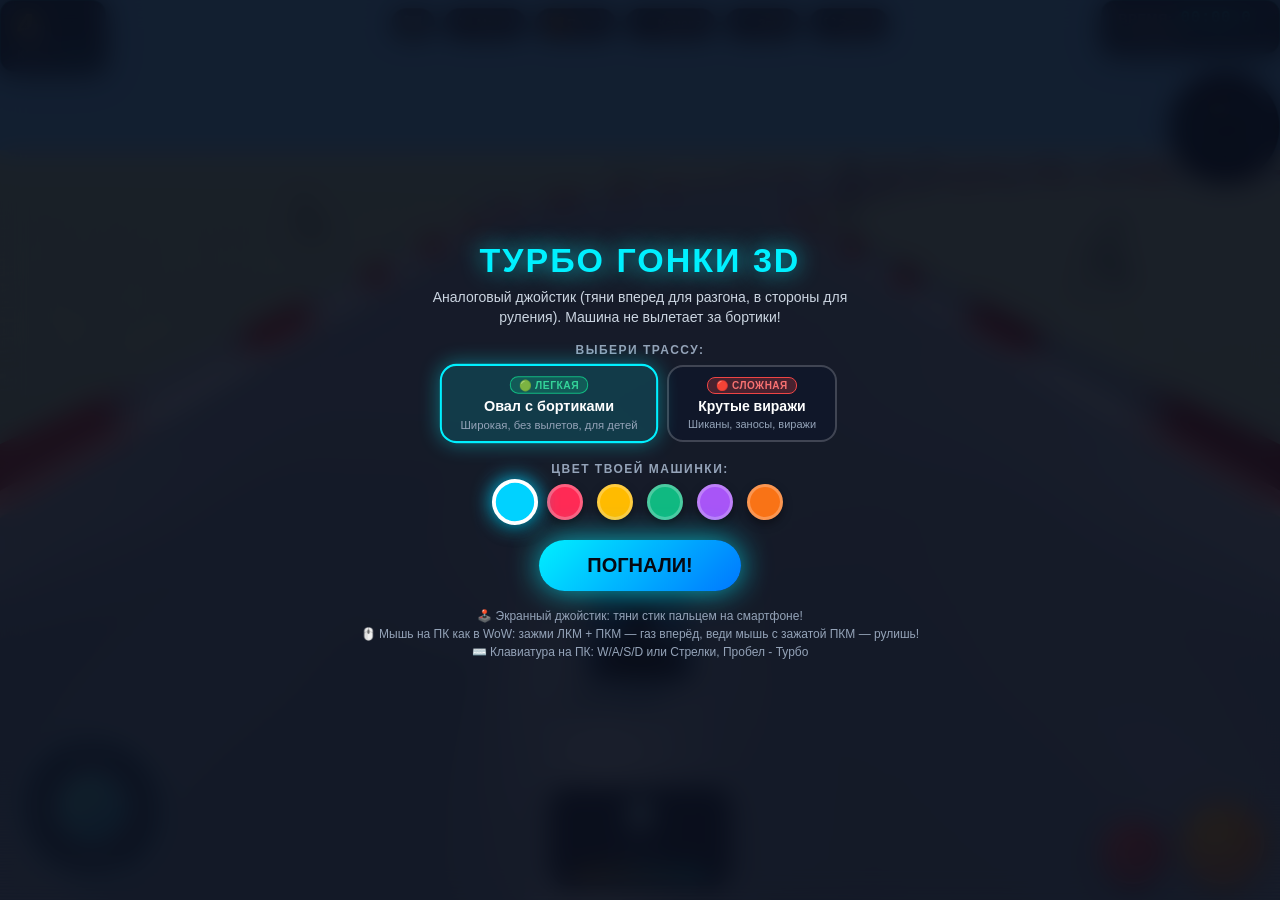
==== commit 707800c4: "new version" ====
--- a/racing/index.html
+++ b/racing/index.html
@@ -5,6 +5,8 @@
     <meta name="viewport" content="width=device-width, initial-scale=1.0, maximum-scale=1.0, user-scalable=no, viewport-fit=cover">
     <meta name="apple-mobile-web-app-capable" content="yes">
     <meta name="mobile-web-app-capable" content="yes">
+    <meta name="apple-mobile-web-app-status-bar-style" content="black-translucent">
+    <meta name="color-scheme" content="dark">
     <meta name="theme-color" content="#080d1a">
     <title>3D Гонки</title>
     <link rel="stylesheet" href="style.css">
